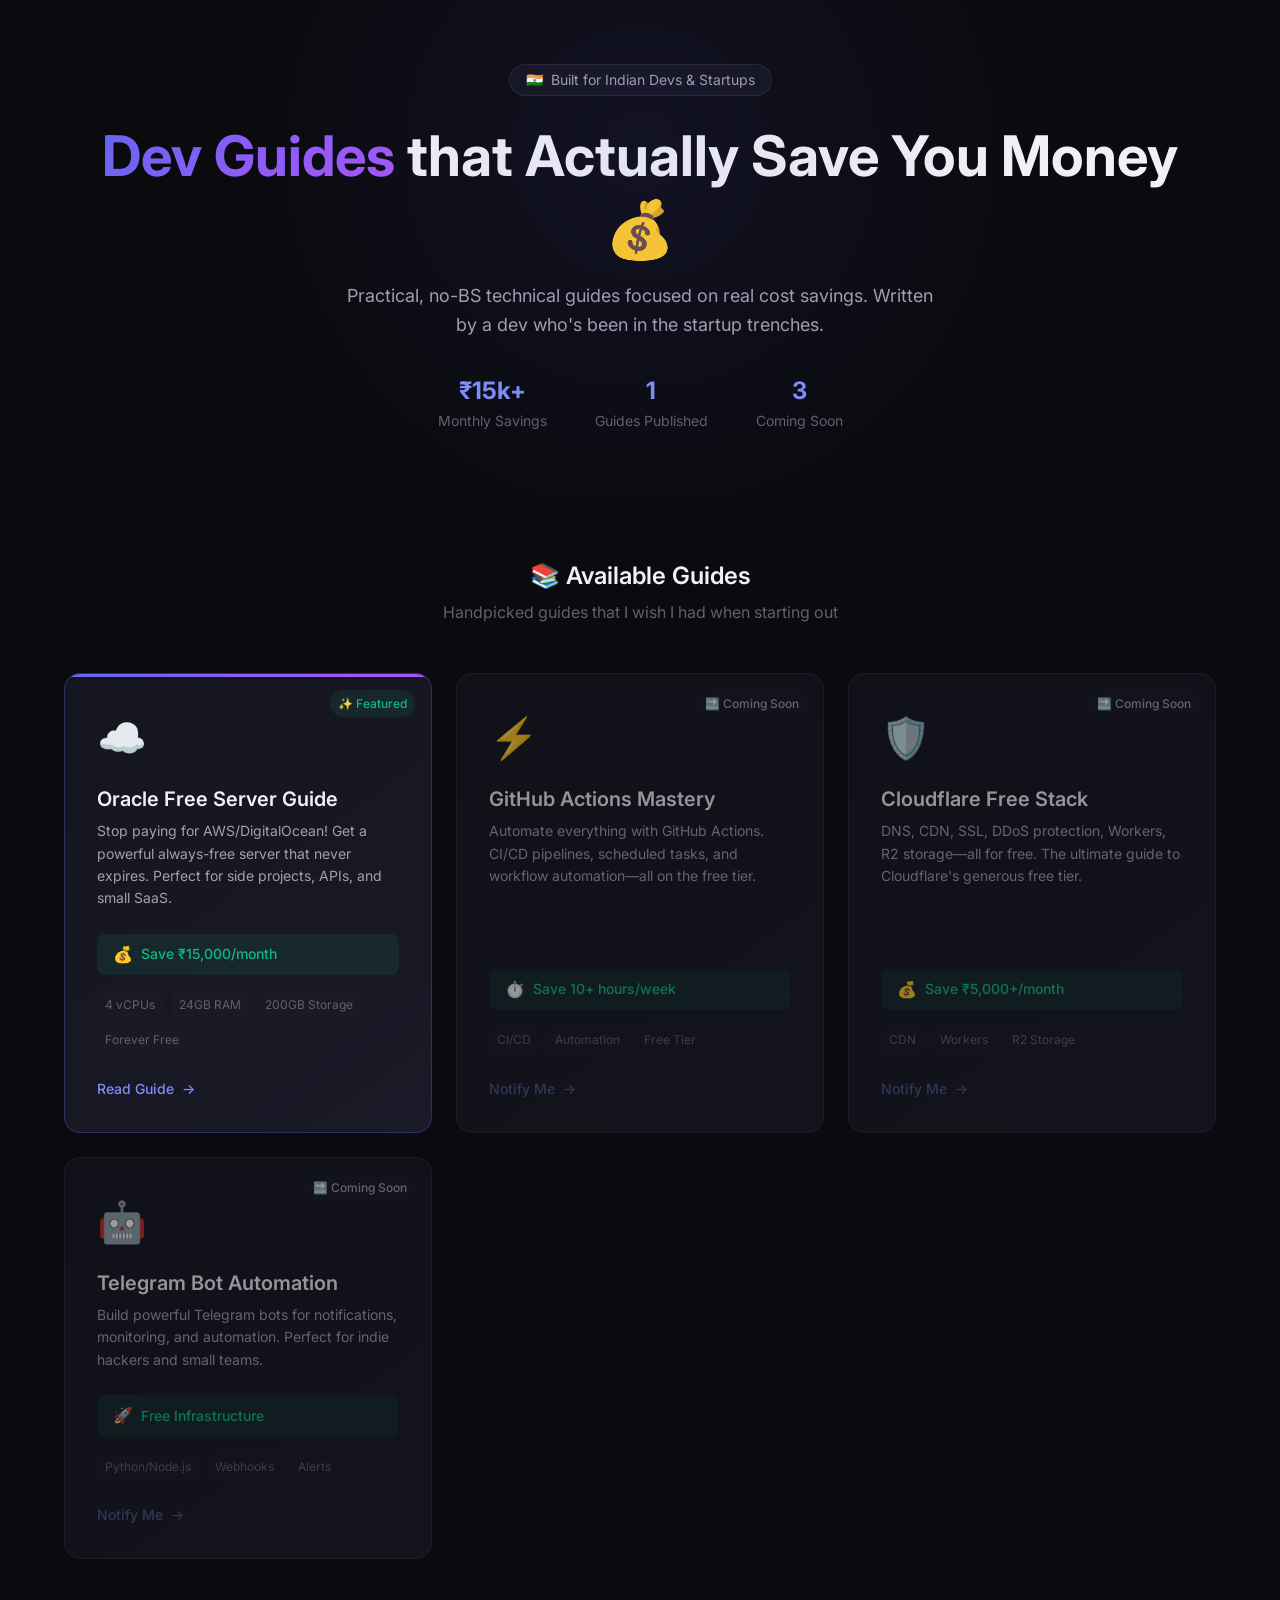
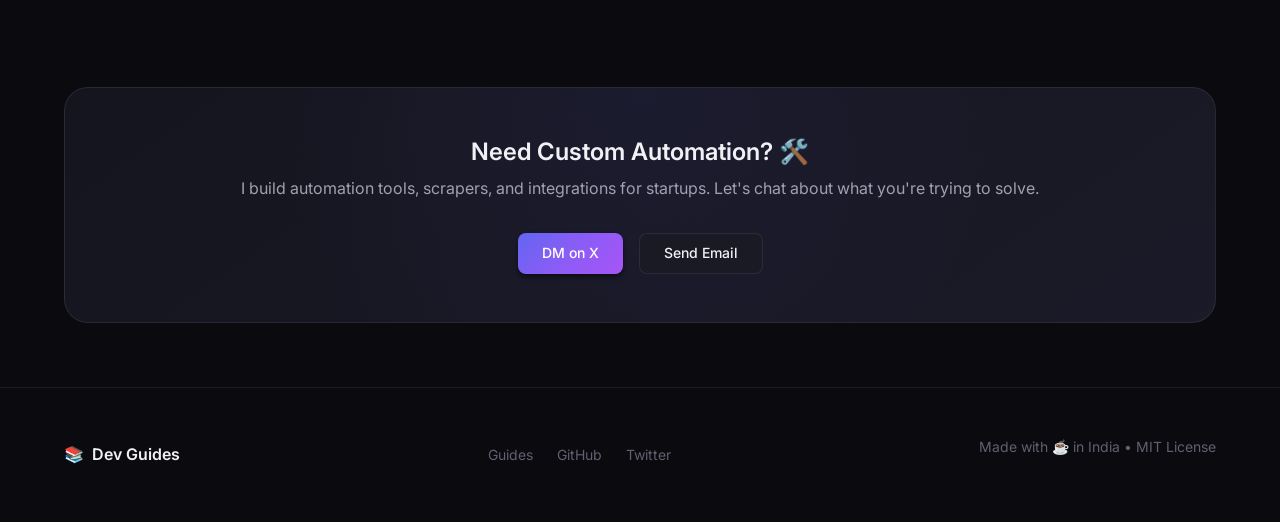
==== index.html @ e5fe0e9f "Initial commit: dev-guides with Oracle Free Server guide" ====
<!DOCTYPE html>
<html lang="en">
<head>
  <meta charset="UTF-8">
  <meta name="viewport" content="width=device-width, initial-scale=1.0">
  <meta name="description" content="Practical developer guides for Indian devs & startups. Save money, build faster, ship smarter.">
  <meta name="author" content="Dev Guides">
  <title>Dev Guides | Practical Guides for Indian Developers</title>
  <link rel="preconnect" href="https://fonts.googleapis.com">
  <link rel="preconnect" href="https://fonts.gstatic.com" crossorigin>
  <link href="https://fonts.googleapis.com/css2?family=Inter:wght@400;500;600;700&display=swap" rel="stylesheet">
  <link rel="stylesheet" href="assets/css/shared-styles.css">
  <link rel="icon" type="image/svg+xml" href="data:image/svg+xml,<svg xmlns='http://www.w3.org/2000/svg' viewBox='0 0 100 100'><text y='.9em' font-size='90'>📚</text></svg>">
  <style>
    .hero{text-align:center;padding:var(--spacing-3xl) 0;position:relative;overflow:hidden}
    .hero::before{content:'';position:absolute;top:-50%;left:50%;transform:translateX(-50%);width:800px;height:800px;background:radial-gradient(circle,var(--accent-glow) 0%,transparent 70%);opacity:.3;pointer-events:none}
    .hero-badge{display:inline-flex;align-items:center;gap:var(--spacing-sm);padding:var(--spacing-xs) var(--spacing-md);background:var(--bg-secondary);border:1px solid var(--border-color);border-radius:var(--radius-full);font-size:var(--text-sm);color:var(--text-secondary);margin-bottom:var(--spacing-lg)}
    .hero h1{font-size:clamp(2rem,5vw,3.5rem);font-weight:700;margin-bottom:var(--spacing-md)}
    .hero-subtitle{font-size:var(--text-lg);color:var(--text-secondary);max-width:600px;margin:0 auto var(--spacing-xl)}
    .hero-stats{display:flex;justify-content:center;gap:var(--spacing-2xl);flex-wrap:wrap}
    .stat-value{font-size:var(--text-2xl);font-weight:700;color:var(--accent-secondary)}
    .stat-label{font-size:var(--text-sm);color:var(--text-muted)}
    .guides-section{padding:var(--spacing-3xl) 0}
    .section-header{text-align:center;margin-bottom:var(--spacing-2xl)}
    .section-title{font-size:var(--text-2xl);margin-bottom:var(--spacing-sm)}
    .section-subtitle{color:var(--text-muted)}
    .guides-grid{display:grid;grid-template-columns:repeat(auto-fit,minmax(280px,1fr));gap:var(--spacing-lg)}
    .guide-card{background:var(--bg-card);border:1px solid var(--border-color);border-radius:var(--radius-xl);padding:var(--spacing-xl);transition:all var(--transition-base);display:flex;flex-direction:column;position:relative;overflow:hidden}
    .guide-card::before{content:'';position:absolute;top:0;left:0;right:0;height:3px;background:var(--accent-gradient);opacity:0;transition:opacity var(--transition-base)}
    .guide-card:hover{background:var(--bg-card-hover);border-color:var(--border-hover);transform:translateY(-6px);box-shadow:var(--shadow-xl)}
    .guide-card:hover::before{opacity:1}
    .guide-card.featured{border-color:rgba(99,102,241,.3)}
    .guide-card.featured::before{opacity:1}
    .guide-card.placeholder{opacity:.6;cursor:default}
    .guide-card.placeholder:hover{transform:none;box-shadow:none}
    .guide-icon{font-size:2.5rem;margin-bottom:var(--spacing-md)}
    .guide-status{position:absolute;top:var(--spacing-md);right:var(--spacing-md)}
    .guide-title{font-size:var(--text-xl);font-weight:600;margin-bottom:var(--spacing-sm)}
    .guide-description{font-size:var(--text-sm);color:var(--text-secondary);flex-grow:1;margin-bottom:var(--spacing-lg)}
    .guide-benefit{display:flex;align-items:center;gap:var(--spacing-sm);padding:var(--spacing-sm) var(--spacing-md);background:var(--success-bg);border-radius:var(--radius-md);margin-bottom:var(--spacing-md)}
    .guide-benefit-text{font-size:var(--text-sm);color:var(--success);font-weight:500}
    .guide-specs{display:flex;gap:var(--spacing-sm);flex-wrap:wrap;margin-bottom:var(--spacing-lg)}
    .spec-tag{padding:var(--spacing-xs) var(--spacing-sm);background:var(--bg-tertiary);border-radius:var(--radius-sm);font-size:var(--text-xs);color:var(--text-muted)}
    .guide-cta{display:inline-flex;align-items:center;gap:var(--spacing-sm);color:var(--accent-secondary);font-size:var(--text-sm);font-weight:500}
    .cta-section{padding:var(--spacing-3xl) 0}
    .cta-card{background:var(--bg-card);border:1px solid var(--border-color);border-radius:var(--radius-2xl);padding:var(--spacing-2xl);text-align:center;position:relative;overflow:hidden}
    .cta-card::before{content:'';position:absolute;inset:0;background:radial-gradient(circle at top,var(--accent-glow) 0%,transparent 60%);opacity:.2}
    .cta-title{font-size:var(--text-2xl);margin-bottom:var(--spacing-sm);position:relative}
    .cta-subtitle{color:var(--text-secondary);margin-bottom:var(--spacing-xl);position:relative}
    .cta-buttons{display:flex;justify-content:center;gap:var(--spacing-md);flex-wrap:wrap;position:relative}
    .footer{border-top:1px solid var(--border-color);padding:var(--spacing-2xl) 0}
    .footer-content{display:flex;justify-content:space-between;align-items:center;flex-wrap:wrap;gap:var(--spacing-lg)}
    .footer-brand{display:flex;align-items:center;gap:var(--spacing-sm)}
    .footer-name{font-weight:600}
    .footer-links{display:flex;gap:var(--spacing-lg)}
    .footer-link{color:var(--text-muted);font-size:var(--text-sm)}
    .footer-link:hover{color:var(--text-primary)}
    .footer-copy{color:var(--text-muted);font-size:var(--text-sm)}
    @media(max-width:768px){.footer-content{flex-direction:column;text-align:center}}
  </style>
  <!-- Analytics Placeholder: Add GA4/Plausible here -->
</head>
<body>
  <section class="hero">
    <div class="container">
      <div class="hero-badge"><span>🇮🇳</span><span>Built for Indian Devs & Startups</span></div>
      <h1><span class="text-gradient">Dev Guides</span> that Actually Save You Money 💰</h1>
      <p class="hero-subtitle">Practical, no-BS technical guides focused on real cost savings. Written by a dev who's been in the startup trenches.</p>
      <div class="hero-stats">
        <div class="stat"><div class="stat-value">₹15k+</div><div class="stat-label">Monthly Savings</div></div>
        <div class="stat"><div class="stat-value">1</div><div class="stat-label">Guides Published</div></div>
        <div class="stat"><div class="stat-value">3</div><div class="stat-label">Coming Soon</div></div>
      </div>
    </div>
  </section>

  <section class="guides-section" id="guides">
    <div class="container">
      <div class="section-header">
        <h2 class="section-title">📚 Available Guides</h2>
        <p class="section-subtitle">Handpicked guides that I wish I had when starting out</p>
      </div>
      <div class="guides-grid">
        <article class="guide-card featured">
          <span class="guide-status"><span class="badge badge-success">✨ Featured</span></span>
          <div class="guide-icon">☁️</div>
          <h3 class="guide-title">Oracle Free Server Guide</h3>
          <p class="guide-description">Stop paying for AWS/DigitalOcean! Get a powerful always-free server that never expires. Perfect for side projects, APIs, and small SaaS.</p>
          <div class="guide-benefit"><span>💰</span><span class="guide-benefit-text">Save ₹15,000/month</span></div>
          <div class="guide-specs"><span class="spec-tag">4 vCPUs</span><span class="spec-tag">24GB RAM</span><span class="spec-tag">200GB Storage</span><span class="spec-tag">Forever Free</span></div>
          <a href="guides/oracle-free-server/" class="guide-cta">Read Guide <span>→</span></a>
        </article>
        <article class="guide-card placeholder">
          <span class="guide-status"><span class="badge">🔜 Coming Soon</span></span>
          <div class="guide-icon">⚡</div>
          <h3 class="guide-title">GitHub Actions Mastery</h3>
          <p class="guide-description">Automate everything with GitHub Actions. CI/CD pipelines, scheduled tasks, and workflow automation—all on the free tier.</p>
          <div class="guide-benefit"><span>⏱️</span><span class="guide-benefit-text">Save 10+ hours/week</span></div>
          <div class="guide-specs"><span class="spec-tag">CI/CD</span><span class="spec-tag">Automation</span><span class="spec-tag">Free Tier</span></div>
          <span class="guide-cta" style="opacity:.5">Notify Me <span>→</span></span>
        </article>
        <article class="guide-card placeholder">
          <span class="guide-status"><span class="badge">🔜 Coming Soon</span></span>
          <div class="guide-icon">🛡️</div>
          <h3 class="guide-title">Cloudflare Free Stack</h3>
          <p class="guide-description">DNS, CDN, SSL, DDoS protection, Workers, R2 storage—all for free. The ultimate guide to Cloudflare's generous free tier.</p>
          <div class="guide-benefit"><span>💰</span><span class="guide-benefit-text">Save ₹5,000+/month</span></div>
          <div class="guide-specs"><span class="spec-tag">CDN</span><span class="spec-tag">Workers</span><span class="spec-tag">R2 Storage</span></div>
          <span class="guide-cta" style="opacity:.5">Notify Me <span>→</span></span>
        </article>
        <article class="guide-card placeholder">
          <span class="guide-status"><span class="badge">🔜 Coming Soon</span></span>
          <div class="guide-icon">🤖</div>
          <h3 class="guide-title">Telegram Bot Automation</h3>
          <p class="guide-description">Build powerful Telegram bots for notifications, monitoring, and automation. Perfect for indie hackers and small teams.</p>
          <div class="guide-benefit"><span>🚀</span><span class="guide-benefit-text">Free Infrastructure</span></div>
          <div class="guide-specs"><span class="spec-tag">Python/Node.js</span><span class="spec-tag">Webhooks</span><span class="spec-tag">Alerts</span></div>
          <span class="guide-cta" style="opacity:.5">Notify Me <span>→</span></span>
        </article>
      </div>
    </div>
  </section>

  <section class="cta-section">
    <div class="container">
      <div class="cta-card">
        <h2 class="cta-title">Need Custom Automation? 🛠️</h2>
        <p class="cta-subtitle">I build automation tools, scrapers, and integrations for startups. Let's chat about what you're trying to solve.</p>
        <div class="cta-buttons">
          <a href="https://twitter.com/yourusername" class="btn btn-primary" target="_blank" rel="noopener">DM on X</a>
          <a href="mailto:your@email.com" class="btn btn-secondary">Send Email</a>
        </div>
      </div>
    </div>
  </section>

  <footer class="footer">
    <div class="container">
      <div class="footer-content">
        <div class="footer-brand"><span>📚</span><span class="footer-name">Dev Guides</span></div>
        <nav class="footer-links">
          <a href="#guides" class="footer-link">Guides</a>
          <a href="https://github.com/yourusername/dev-guides" class="footer-link" target="_blank">GitHub</a>
          <a href="https://twitter.com/yourusername" class="footer-link" target="_blank">Twitter</a>
        </nav>
        <p class="footer-copy">Made with ☕ in India • MIT License</p>
      </div>
    </div>
  </footer>
</body>
</html>
---- assets/css/shared-styles.css ----
/* ============================================
   Dev Guides - Shared Styles
   Clean, Modern, Dark Mode Optimized
   ============================================ */

/* CSS Custom Properties */
:root {
  /* Colors - Dark Mode Optimized */
  --bg-primary: #0a0a0f;
  --bg-secondary: #12121a;
  --bg-tertiary: #1a1a25;
  --bg-card: linear-gradient(145deg, #15151f 0%, #1a1a28 100%);
  --bg-card-hover: linear-gradient(145deg, #1a1a28 0%, #202030 100%);
  
  --text-primary: #f0f0f5;
  --text-secondary: #a0a0b0;
  --text-muted: #606070;
  
  --accent-primary: #6366f1;
  --accent-secondary: #818cf8;
  --accent-gradient: linear-gradient(135deg, #6366f1 0%, #8b5cf6 50%, #a855f7 100%);
  --accent-glow: rgba(99, 102, 241, 0.3);
  
  --success: #10b981;
  --success-bg: rgba(16, 185, 129, 0.1);
  --warning: #f59e0b;
  --error: #ef4444;
  
  --border-color: rgba(255, 255, 255, 0.08);
  --border-hover: rgba(255, 255, 255, 0.15);
  
  /* Typography */
  --font-sans: 'Inter', -apple-system, BlinkMacSystemFont, 'Segoe UI', Roboto, sans-serif;
  --font-mono: 'Fira Code', 'JetBrains Mono', 'Consolas', monospace;
  
  --text-xs: 0.75rem;
  --text-sm: 0.875rem;
  --text-base: 1rem;
  --text-lg: 1.125rem;
  --text-xl: 1.25rem;
  --text-2xl: 1.5rem;
  --text-3xl: 1.875rem;
  --text-4xl: 2.25rem;
  --text-5xl: 3rem;
  
  /* Spacing */
  --spacing-xs: 0.25rem;
  --spacing-sm: 0.5rem;
  --spacing-md: 1rem;
  --spacing-lg: 1.5rem;
  --spacing-xl: 2rem;
  --spacing-2xl: 3rem;
  --spacing-3xl: 4rem;
  
  /* Border Radius */
  --radius-sm: 0.375rem;
  --radius-md: 0.5rem;
  --radius-lg: 0.75rem;
  --radius-xl: 1rem;
  --radius-2xl: 1.5rem;
  --radius-full: 9999px;
  
  /* Shadows */
  --shadow-sm: 0 1px 2px rgba(0, 0, 0, 0.3);
  --shadow-md: 0 4px 6px -1px rgba(0, 0, 0, 0.4), 0 2px 4px -1px rgba(0, 0, 0, 0.3);
  --shadow-lg: 0 10px 15px -3px rgba(0, 0, 0, 0.5), 0 4px 6px -2px rgba(0, 0, 0, 0.4);
  --shadow-xl: 0 20px 25px -5px rgba(0, 0, 0, 0.5), 0 10px 10px -5px rgba(0, 0, 0, 0.4);
  --shadow-glow: 0 0 40px var(--accent-glow);
  
  /* Transitions */
  --transition-fast: 150ms ease;
  --transition-base: 250ms ease;
  --transition-slow: 350ms ease;
  
  /* Container */
  --container-max: 1200px;
  --container-padding: 1.5rem;
}

/* Reset & Base */
*, *::before, *::after {
  box-sizing: border-box;
  margin: 0;
  padding: 0;
}

html {
  scroll-behavior: smooth;
  -webkit-font-smoothing: antialiased;
  -moz-osx-font-smoothing: grayscale;
}

body {
  font-family: var(--font-sans);
  font-size: var(--text-base);
  line-height: 1.6;
  color: var(--text-primary);
  background-color: var(--bg-primary);
  min-height: 100vh;
}

/* Typography */
h1, h2, h3, h4, h5, h6 {
  font-weight: 600;
  line-height: 1.3;
  color: var(--text-primary);
}

h1 { font-size: var(--text-4xl); }
h2 { font-size: var(--text-3xl); }
h3 { font-size: var(--text-2xl); }
h4 { font-size: var(--text-xl); }
h5 { font-size: var(--text-lg); }
h6 { font-size: var(--text-base); }

p {
  color: var(--text-secondary);
  margin-bottom: var(--spacing-md);
}

a {
  color: var(--accent-secondary);
  text-decoration: none;
  transition: color var(--transition-fast);
}

a:hover {
  color: var(--accent-primary);
}

/* Container */
.container {
  max-width: var(--container-max);
  margin: 0 auto;
  padding: 0 var(--container-padding);
}

/* Responsive Grid System */
.grid {
  display: grid;
  gap: var(--spacing-lg);
}

.grid-cols-1 { grid-template-columns: repeat(1, 1fr); }
.grid-cols-2 { grid-template-columns: repeat(2, 1fr); }
.grid-cols-3 { grid-template-columns: repeat(3, 1fr); }
.grid-cols-4 { grid-template-columns: repeat(4, 1fr); }

@media (max-width: 1024px) {
  .lg\:grid-cols-2 { grid-template-columns: repeat(2, 1fr); }
  .lg\:grid-cols-1 { grid-template-columns: repeat(1, 1fr); }
}

@media (max-width: 768px) {
  .md\:grid-cols-1 { grid-template-columns: repeat(1, 1fr); }
  
  h1 { font-size: var(--text-3xl); }
  h2 { font-size: var(--text-2xl); }
  h3 { font-size: var(--text-xl); }
}

@media (max-width: 480px) {
  :root {
    --container-padding: 1rem;
  }
  
  h1 { font-size: var(--text-2xl); }
}

/* Buttons */
.btn {
  display: inline-flex;
  align-items: center;
  justify-content: center;
  gap: var(--spacing-sm);
  padding: var(--spacing-sm) var(--spacing-lg);
  font-family: var(--font-sans);
  font-size: var(--text-sm);
  font-weight: 500;
  border-radius: var(--radius-md);
  border: none;
  cursor: pointer;
  transition: all var(--transition-base);
  text-decoration: none;
}

.btn-primary {
  background: var(--accent-gradient);
  color: white;
  box-shadow: var(--shadow-md);
}

.btn-primary:hover {
  transform: translateY(-2px);
  box-shadow: var(--shadow-lg), var(--shadow-glow);
}

.btn-secondary {
  background: var(--bg-tertiary);
  color: var(--text-primary);
  border: 1px solid var(--border-color);
}

.btn-secondary:hover {
  background: var(--bg-secondary);
  border-color: var(--border-hover);
}

.btn-ghost {
  background: transparent;
  color: var(--text-secondary);
}

.btn-ghost:hover {
  color: var(--text-primary);
  background: var(--bg-tertiary);
}

/* Cards */
.card {
  background: var(--bg-card);
  border: 1px solid var(--border-color);
  border-radius: var(--radius-xl);
  padding: var(--spacing-xl);
  transition: all var(--transition-base);
}

.card:hover {
  background: var(--bg-card-hover);
  border-color: var(--border-hover);
  transform: translateY(-4px);
  box-shadow: var(--shadow-xl);
}

/* Code Blocks */
pre, code {
  font-family: var(--font-mono);
}

code {
  background: var(--bg-tertiary);
  padding: 0.2em 0.4em;
  border-radius: var(--radius-sm);
  font-size: 0.9em;
  color: var(--accent-secondary);
}

pre {
  background: var(--bg-secondary);
  border: 1px solid var(--border-color);
  border-radius: var(--radius-lg);
  padding: var(--spacing-lg);
  overflow-x: auto;
  position: relative;
}

pre code {
  background: transparent;
  padding: 0;
  font-size: var(--text-sm);
  color: var(--text-primary);
  line-height: 1.7;
}

/* Code Block Header */
.code-block {
  position: relative;
  margin: var(--spacing-lg) 0;
}

.code-block-header {
  display: flex;
  align-items: center;
  justify-content: space-between;
  background: var(--bg-tertiary);
  border: 1px solid var(--border-color);
  border-bottom: none;
  border-radius: var(--radius-lg) var(--radius-lg) 0 0;
  padding: var(--spacing-sm) var(--spacing-md);
}

.code-block-header + pre {
  border-radius: 0 0 var(--radius-lg) var(--radius-lg);
  margin-top: 0;
}

.code-language {
  font-size: var(--text-xs);
  color: var(--text-muted);
  text-transform: uppercase;
  letter-spacing: 0.05em;
}

.copy-btn {
  display: flex;
  align-items: center;
  gap: var(--spacing-xs);
  padding: var(--spacing-xs) var(--spacing-sm);
  background: transparent;
  border: 1px solid var(--border-color);
  border-radius: var(--radius-sm);
  color: var(--text-muted);
  font-size: var(--text-xs);
  cursor: pointer;
  transition: all var(--transition-fast);
}

.copy-btn:hover {
  color: var(--text-primary);
  border-color: var(--border-hover);
  background: var(--bg-secondary);
}

.copy-btn.copied {
  color: var(--success);
  border-color: var(--success);
}

/* Badges & Tags */
.badge {
  display: inline-flex;
  align-items: center;
  padding: var(--spacing-xs) var(--spacing-sm);
  font-size: var(--text-xs);
  font-weight: 500;
  border-radius: var(--radius-full);
  background: var(--bg-tertiary);
  color: var(--text-secondary);
}

.badge-success {
  background: var(--success-bg);
  color: var(--success);
}

.badge-accent {
  background: var(--accent-glow);
  color: var(--accent-secondary);
}

/* Table of Contents */
.toc {
  background: var(--bg-secondary);
  border: 1px solid var(--border-color);
  border-radius: var(--radius-lg);
  padding: var(--spacing-lg);
  margin: var(--spacing-xl) 0;
}

.toc-title {
  font-size: var(--text-sm);
  font-weight: 600;
  color: var(--text-muted);
  text-transform: uppercase;
  letter-spacing: 0.05em;
  margin-bottom: var(--spacing-md);
}

.toc-list {
  list-style: none;
}

.toc-list li {
  margin: var(--spacing-sm) 0;
}

.toc-list a {
  color: var(--text-secondary);
  font-size: var(--text-sm);
  display: flex;
  align-items: center;
  gap: var(--spacing-sm);
}

.toc-list a::before {
  content: '→';
  color: var(--text-muted);
  transition: transform var(--transition-fast);
}

.toc-list a:hover {
  color: var(--accent-secondary);
}

.toc-list a:hover::before {
  transform: translateX(4px);
  color: var(--accent-secondary);
}

/* Utility Classes */
.text-center { text-align: center; }
.text-left { text-align: left; }
.text-right { text-align: right; }

.text-gradient {
  background: var(--accent-gradient);
  -webkit-background-clip: text;
  -webkit-text-fill-color: transparent;
  background-clip: text;
}

.flex { display: flex; }
.flex-col { flex-direction: column; }
.items-center { align-items: center; }
.justify-center { justify-content: center; }
.justify-between { justify-content: space-between; }
.gap-sm { gap: var(--spacing-sm); }
.gap-md { gap: var(--spacing-md); }
.gap-lg { gap: var(--spacing-lg); }

.mt-sm { margin-top: var(--spacing-sm); }
.mt-md { margin-top: var(--spacing-md); }
.mt-lg { margin-top: var(--spacing-lg); }
.mt-xl { margin-top: var(--spacing-xl); }
.mt-2xl { margin-top: var(--spacing-2xl); }

.mb-sm { margin-bottom: var(--spacing-sm); }
.mb-md { margin-bottom: var(--spacing-md); }
.mb-lg { margin-bottom: var(--spacing-lg); }
.mb-xl { margin-bottom: var(--spacing-xl); }

.py-xl { padding-top: var(--spacing-xl); padding-bottom: var(--spacing-xl); }
.py-2xl { padding-top: var(--spacing-2xl); padding-bottom: var(--spacing-2xl); }
.py-3xl { padding-top: var(--spacing-3xl); padding-bottom: var(--spacing-3xl); }

/* Divider */
.divider {
  height: 1px;
  background: var(--border-color);
  margin: var(--spacing-xl) 0;
}

/* Animations */
@keyframes fadeIn {
  from { opacity: 0; transform: translateY(10px); }
  to { opacity: 1; transform: translateY(0); }
}

@keyframes pulse {
  0%, 100% { opacity: 1; }
  50% { opacity: 0.6; }
}

.animate-fade-in {
  animation: fadeIn 0.5s ease forwards;
}

.animate-pulse {
  animation: pulse 2s infinite;
}

/* Scrollbar Styling */
::-webkit-scrollbar {
  width: 8px;
  height: 8px;
}

::-webkit-scrollbar-track {
  background: var(--bg-secondary);
}

::-webkit-scrollbar-thumb {
  background: var(--bg-tertiary);
  border-radius: var(--radius-full);
}

::-webkit-scrollbar-thumb:hover {
  background: var(--text-muted);
}

/* Selection */
::selection {
  background: var(--accent-glow);
  color: var(--text-primary);
}

/* Focus States */
:focus-visible {
  outline: 2px solid var(--accent-primary);
  outline-offset: 2px;
}

/* Print Styles */
@media print {
  body {
    background: white;
    color: black;
  }
  
  .card {
    border: 1px solid #ccc;
    box-shadow: none;
  }
}
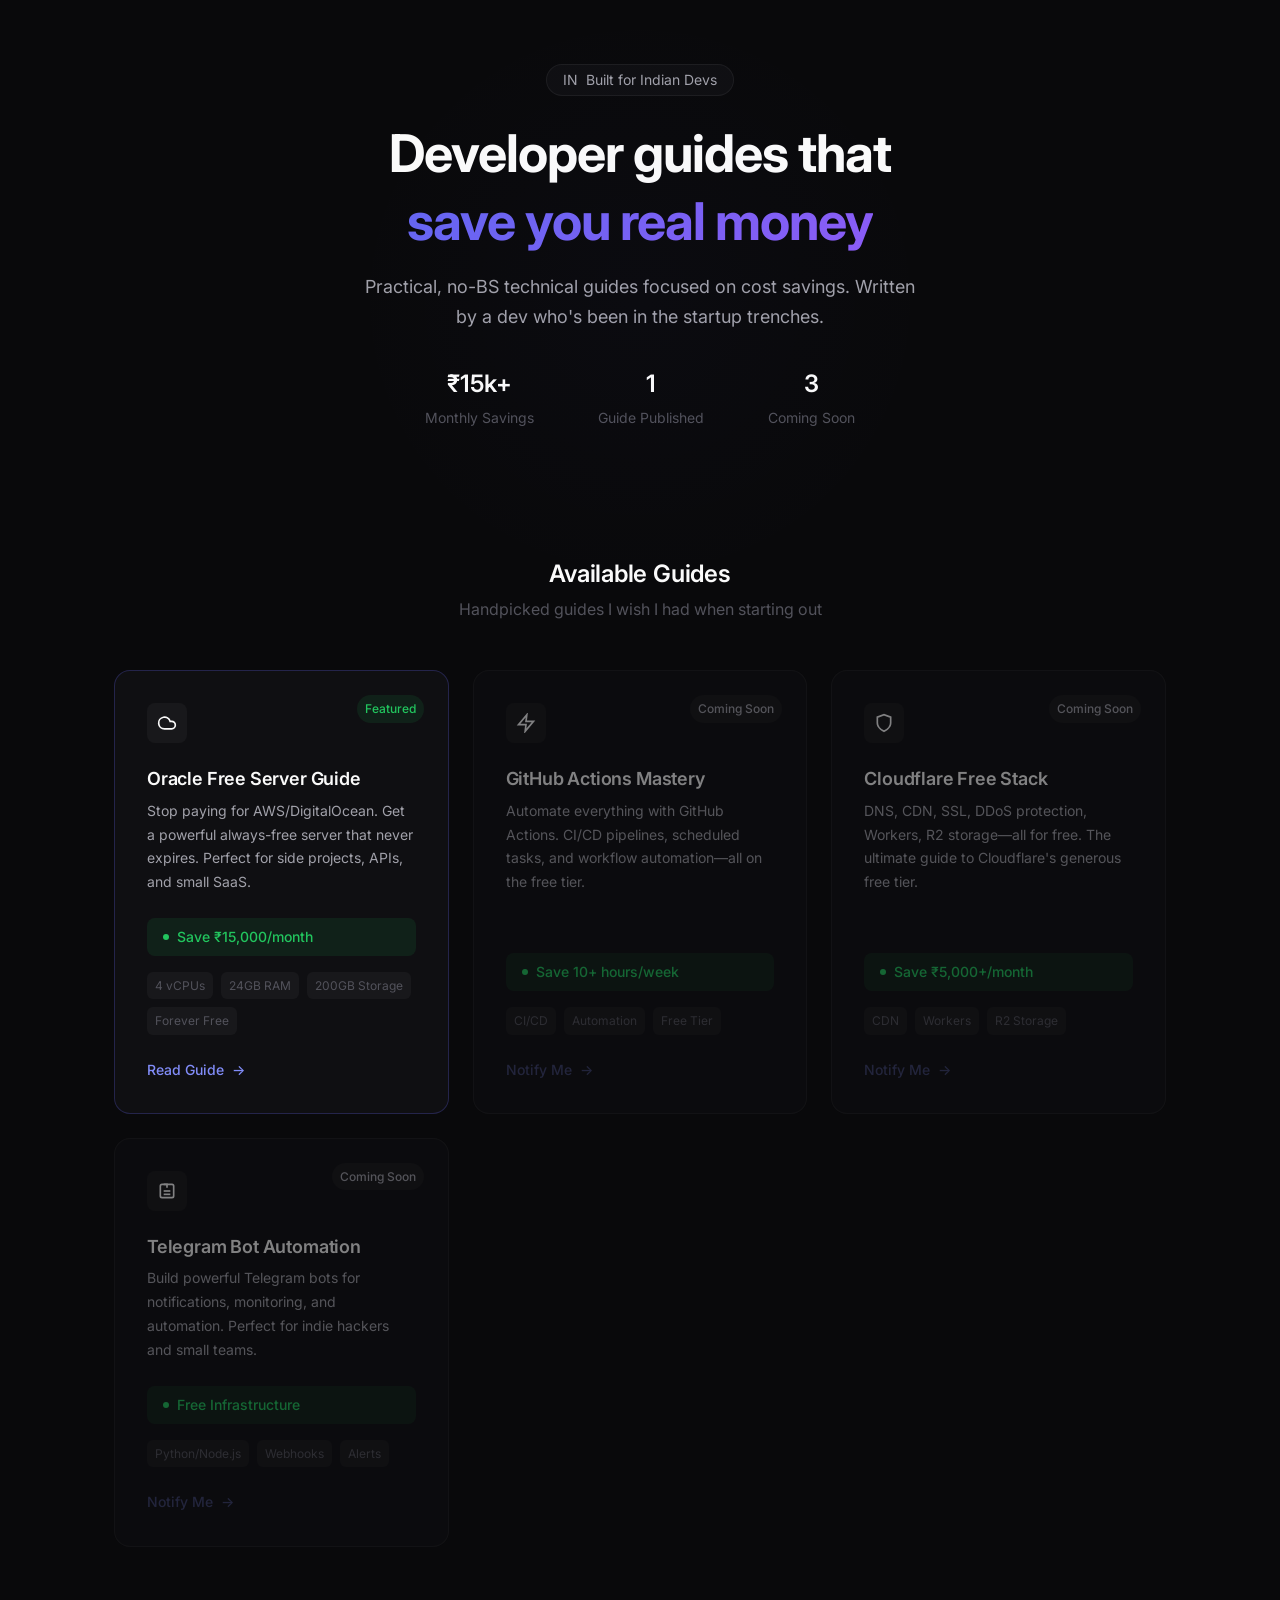
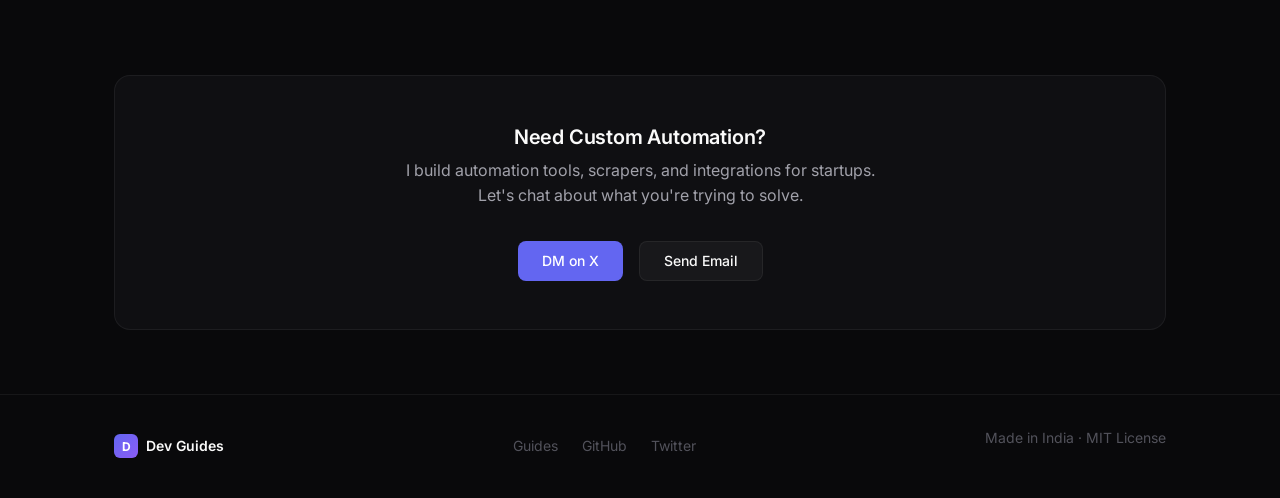
==== commit 2361b409: "Auto-sync after agent response" ====
--- a/index.html
+++ b/index.html
@@ -10,65 +10,63 @@
   <link rel="preconnect" href="https://fonts.gstatic.com" crossorigin>
   <link href="https://fonts.googleapis.com/css2?family=Inter:wght@400;500;600;700&display=swap" rel="stylesheet">
   <link rel="stylesheet" href="assets/css/shared-styles.css">
-  <link rel="icon" type="image/svg+xml" href="data:image/svg+xml,<svg xmlns='http://www.w3.org/2000/svg' viewBox='0 0 100 100'><text y='.9em' font-size='90'>📚</text></svg>">
+  <link rel="icon" type="image/svg+xml" href="data:image/svg+xml,<svg xmlns='http://www.w3.org/2000/svg' viewBox='0 0 100 100'><text y='.9em' font-size='90'>D</text></svg>">
   <style>
-    .hero{text-align:center;padding:var(--spacing-3xl) 0;position:relative;overflow:hidden}
-    .hero::before{content:'';position:absolute;top:-50%;left:50%;transform:translateX(-50%);width:800px;height:800px;background:radial-gradient(circle,var(--accent-glow) 0%,transparent 70%);opacity:.3;pointer-events:none}
+    .hero{text-align:center;padding:var(--spacing-3xl) 0;position:relative}
+    .hero::before{content:'';position:absolute;top:0;left:50%;transform:translateX(-50%);width:600px;height:600px;background:radial-gradient(circle,var(--accent-glow) 0%,transparent 70%);opacity:.15;pointer-events:none}
     .hero-badge{display:inline-flex;align-items:center;gap:var(--spacing-sm);padding:var(--spacing-xs) var(--spacing-md);background:var(--bg-secondary);border:1px solid var(--border-color);border-radius:var(--radius-full);font-size:var(--text-sm);color:var(--text-secondary);margin-bottom:var(--spacing-lg)}
-    .hero h1{font-size:clamp(2rem,5vw,3.5rem);font-weight:700;margin-bottom:var(--spacing-md)}
-    .hero-subtitle{font-size:var(--text-lg);color:var(--text-secondary);max-width:600px;margin:0 auto var(--spacing-xl)}
-    .hero-stats{display:flex;justify-content:center;gap:var(--spacing-2xl);flex-wrap:wrap}
-    .stat-value{font-size:var(--text-2xl);font-weight:700;color:var(--accent-secondary)}
-    .stat-label{font-size:var(--text-sm);color:var(--text-muted)}
+    .hero h1{font-size:clamp(2rem,5vw,3.25rem);font-weight:700;margin-bottom:var(--spacing-md);letter-spacing:-0.02em}
+    .hero-subtitle{font-size:var(--text-lg);color:var(--text-secondary);max-width:560px;margin:0 auto var(--spacing-xl);line-height:1.7}
+    .hero-stats{display:flex;justify-content:center;gap:var(--spacing-3xl);flex-wrap:wrap}
+    .stat{text-align:center}
+    .stat-value{font-size:var(--text-2xl);font-weight:600;color:var(--text-primary)}
+    .stat-label{font-size:var(--text-sm);color:var(--text-muted);margin-top:var(--spacing-xs)}
     .guides-section{padding:var(--spacing-3xl) 0}
     .section-header{text-align:center;margin-bottom:var(--spacing-2xl)}
-    .section-title{font-size:var(--text-2xl);margin-bottom:var(--spacing-sm)}
+    .section-title{font-size:var(--text-2xl);margin-bottom:var(--spacing-sm);font-weight:600}
     .section-subtitle{color:var(--text-muted)}
-    .guides-grid{display:grid;grid-template-columns:repeat(auto-fit,minmax(280px,1fr));gap:var(--spacing-lg)}
-    .guide-card{background:var(--bg-card);border:1px solid var(--border-color);border-radius:var(--radius-xl);padding:var(--spacing-xl);transition:all var(--transition-base);display:flex;flex-direction:column;position:relative;overflow:hidden}
-    .guide-card::before{content:'';position:absolute;top:0;left:0;right:0;height:3px;background:var(--accent-gradient);opacity:0;transition:opacity var(--transition-base)}
-    .guide-card:hover{background:var(--bg-card-hover);border-color:var(--border-hover);transform:translateY(-6px);box-shadow:var(--shadow-xl)}
-    .guide-card:hover::before{opacity:1}
-    .guide-card.featured{border-color:rgba(99,102,241,.3)}
-    .guide-card.featured::before{opacity:1}
-    .guide-card.placeholder{opacity:.6;cursor:default}
-    .guide-card.placeholder:hover{transform:none;box-shadow:none}
-    .guide-icon{font-size:2.5rem;margin-bottom:var(--spacing-md)}
-    .guide-status{position:absolute;top:var(--spacing-md);right:var(--spacing-md)}
-    .guide-title{font-size:var(--text-xl);font-weight:600;margin-bottom:var(--spacing-sm)}
-    .guide-description{font-size:var(--text-sm);color:var(--text-secondary);flex-grow:1;margin-bottom:var(--spacing-lg)}
+    .guides-grid{display:grid;grid-template-columns:repeat(auto-fit,minmax(300px,1fr));gap:var(--spacing-lg)}
+    .guide-card{background:var(--bg-card);border:1px solid var(--border-color);border-radius:var(--radius-xl);padding:var(--spacing-xl);transition:all var(--transition-base);display:flex;flex-direction:column;position:relative}
+    .guide-card:hover{background:var(--bg-card-hover);border-color:var(--border-hover);transform:translateY(-4px);box-shadow:var(--shadow-lg)}
+    .guide-card.featured{border-color:rgba(99,102,241,.25)}
+    .guide-card.placeholder{opacity:.5;cursor:default}
+    .guide-card.placeholder:hover{transform:none;box-shadow:none;background:var(--bg-card)}
+    .guide-status{position:absolute;top:var(--spacing-lg);right:var(--spacing-lg)}
+    .guide-icon{width:40px;height:40px;border-radius:var(--radius-md);background:var(--bg-tertiary);display:flex;align-items:center;justify-content:center;margin-bottom:var(--spacing-lg);font-size:var(--text-lg)}
+    .guide-title{font-size:var(--text-lg);font-weight:600;margin-bottom:var(--spacing-sm)}
+    .guide-description{font-size:var(--text-sm);color:var(--text-secondary);flex-grow:1;margin-bottom:var(--spacing-lg);line-height:1.7}
     .guide-benefit{display:flex;align-items:center;gap:var(--spacing-sm);padding:var(--spacing-sm) var(--spacing-md);background:var(--success-bg);border-radius:var(--radius-md);margin-bottom:var(--spacing-md)}
+    .guide-benefit-icon{width:6px;height:6px;border-radius:50%;background:var(--success)}
     .guide-benefit-text{font-size:var(--text-sm);color:var(--success);font-weight:500}
     .guide-specs{display:flex;gap:var(--spacing-sm);flex-wrap:wrap;margin-bottom:var(--spacing-lg)}
     .spec-tag{padding:var(--spacing-xs) var(--spacing-sm);background:var(--bg-tertiary);border-radius:var(--radius-sm);font-size:var(--text-xs);color:var(--text-muted)}
-    .guide-cta{display:inline-flex;align-items:center;gap:var(--spacing-sm);color:var(--accent-secondary);font-size:var(--text-sm);font-weight:500}
+    .guide-cta{display:inline-flex;align-items:center;gap:var(--spacing-sm);color:var(--accent-secondary);font-size:var(--text-sm);font-weight:500;transition:gap var(--transition-fast)}
+    .guide-cta:hover{gap:var(--spacing-md)}
     .cta-section{padding:var(--spacing-3xl) 0}
-    .cta-card{background:var(--bg-card);border:1px solid var(--border-color);border-radius:var(--radius-2xl);padding:var(--spacing-2xl);text-align:center;position:relative;overflow:hidden}
-    .cta-card::before{content:'';position:absolute;inset:0;background:radial-gradient(circle at top,var(--accent-glow) 0%,transparent 60%);opacity:.2}
-    .cta-title{font-size:var(--text-2xl);margin-bottom:var(--spacing-sm);position:relative}
-    .cta-subtitle{color:var(--text-secondary);margin-bottom:var(--spacing-xl);position:relative}
-    .cta-buttons{display:flex;justify-content:center;gap:var(--spacing-md);flex-wrap:wrap;position:relative}
-    .footer{border-top:1px solid var(--border-color);padding:var(--spacing-2xl) 0}
+    .cta-card{background:var(--bg-secondary);border:1px solid var(--border-color);border-radius:var(--radius-xl);padding:var(--spacing-2xl);text-align:center}
+    .cta-title{font-size:var(--text-xl);margin-bottom:var(--spacing-sm);font-weight:600}
+    .cta-subtitle{color:var(--text-secondary);margin-bottom:var(--spacing-xl);max-width:480px;margin-left:auto;margin-right:auto}
+    .cta-buttons{display:flex;justify-content:center;gap:var(--spacing-md);flex-wrap:wrap}
+    .footer{border-top:1px solid var(--border-color);padding:var(--spacing-xl) 0}
     .footer-content{display:flex;justify-content:space-between;align-items:center;flex-wrap:wrap;gap:var(--spacing-lg)}
-    .footer-brand{display:flex;align-items:center;gap:var(--spacing-sm)}
-    .footer-name{font-weight:600}
+    .footer-brand{display:flex;align-items:center;gap:var(--spacing-sm);font-weight:600;font-size:var(--text-sm)}
+    .footer-logo{width:24px;height:24px;background:var(--accent-gradient);border-radius:var(--radius-sm);display:flex;align-items:center;justify-content:center;font-size:var(--text-xs);font-weight:700;color:white}
     .footer-links{display:flex;gap:var(--spacing-lg)}
-    .footer-link{color:var(--text-muted);font-size:var(--text-sm)}
+    .footer-link{color:var(--text-muted);font-size:var(--text-sm);transition:color var(--transition-fast)}
     .footer-link:hover{color:var(--text-primary)}
     .footer-copy{color:var(--text-muted);font-size:var(--text-sm)}
-    @media(max-width:768px){.footer-content{flex-direction:column;text-align:center}}
+    @media(max-width:768px){.footer-content{flex-direction:column;text-align:center}.hero-stats{gap:var(--spacing-xl)}}
   </style>
-  <!-- Analytics Placeholder: Add GA4/Plausible here -->
 </head>
 <body>
   <section class="hero">
     <div class="container">
-      <div class="hero-badge"><span>🇮🇳</span><span>Built for Indian Devs & Startups</span></div>
-      <h1><span class="text-gradient">Dev Guides</span> that Actually Save You Money 💰</h1>
-      <p class="hero-subtitle">Practical, no-BS technical guides focused on real cost savings. Written by a dev who's been in the startup trenches.</p>
+      <div class="hero-badge"><span>IN</span><span>Built for Indian Devs</span></div>
+      <h1>Developer guides that<br><span class="text-gradient">save you real money</span></h1>
+      <p class="hero-subtitle">Practical, no-BS technical guides focused on cost savings. Written by a dev who's been in the startup trenches.</p>
       <div class="hero-stats">
         <div class="stat"><div class="stat-value">₹15k+</div><div class="stat-label">Monthly Savings</div></div>
-        <div class="stat"><div class="stat-value">1</div><div class="stat-label">Guides Published</div></div>
+        <div class="stat"><div class="stat-value">1</div><div class="stat-label">Guide Published</div></div>
         <div class="stat"><div class="stat-value">3</div><div class="stat-label">Coming Soon</div></div>
       </div>
     </div>
@@ -77,45 +75,53 @@
   <section class="guides-section" id="guides">
     <div class="container">
       <div class="section-header">
-        <h2 class="section-title">📚 Available Guides</h2>
-        <p class="section-subtitle">Handpicked guides that I wish I had when starting out</p>
+        <h2 class="section-title">Available Guides</h2>
+        <p class="section-subtitle">Handpicked guides I wish I had when starting out</p>
       </div>
       <div class="guides-grid">
         <article class="guide-card featured">
-          <span class="guide-status"><span class="badge badge-success">✨ Featured</span></span>
-          <div class="guide-icon">☁️</div>
+          <span class="guide-status"><span class="badge badge-success">Featured</span></span>
+          <div class="guide-icon">
+            <svg width="20" height="20" viewBox="0 0 24 24" fill="none" stroke="currentColor" stroke-width="2"><path d="M17.5 19H9a7 7 0 1 1 6.71-9h1.79a4.5 4.5 0 1 1 0 9Z"/></svg>
+          </div>
           <h3 class="guide-title">Oracle Free Server Guide</h3>
-          <p class="guide-description">Stop paying for AWS/DigitalOcean! Get a powerful always-free server that never expires. Perfect for side projects, APIs, and small SaaS.</p>
-          <div class="guide-benefit"><span>💰</span><span class="guide-benefit-text">Save ₹15,000/month</span></div>
+          <p class="guide-description">Stop paying for AWS/DigitalOcean. Get a powerful always-free server that never expires. Perfect for side projects, APIs, and small SaaS.</p>
+          <div class="guide-benefit"><span class="guide-benefit-icon"></span><span class="guide-benefit-text">Save ₹15,000/month</span></div>
           <div class="guide-specs"><span class="spec-tag">4 vCPUs</span><span class="spec-tag">24GB RAM</span><span class="spec-tag">200GB Storage</span><span class="spec-tag">Forever Free</span></div>
           <a href="guides/oracle-free-server/" class="guide-cta">Read Guide <span>→</span></a>
         </article>
         <article class="guide-card placeholder">
-          <span class="guide-status"><span class="badge">🔜 Coming Soon</span></span>
-          <div class="guide-icon">⚡</div>
+          <span class="guide-status"><span class="badge">Coming Soon</span></span>
+          <div class="guide-icon">
+            <svg width="20" height="20" viewBox="0 0 24 24" fill="none" stroke="currentColor" stroke-width="2"><path d="M13 2L3 14h9l-1 8 10-12h-9l1-8z"/></svg>
+          </div>
           <h3 class="guide-title">GitHub Actions Mastery</h3>
           <p class="guide-description">Automate everything with GitHub Actions. CI/CD pipelines, scheduled tasks, and workflow automation—all on the free tier.</p>
-          <div class="guide-benefit"><span>⏱️</span><span class="guide-benefit-text">Save 10+ hours/week</span></div>
+          <div class="guide-benefit"><span class="guide-benefit-icon"></span><span class="guide-benefit-text">Save 10+ hours/week</span></div>
           <div class="guide-specs"><span class="spec-tag">CI/CD</span><span class="spec-tag">Automation</span><span class="spec-tag">Free Tier</span></div>
-          <span class="guide-cta" style="opacity:.5">Notify Me <span>→</span></span>
+          <span class="guide-cta" style="opacity:.4">Notify Me <span>→</span></span>
         </article>
         <article class="guide-card placeholder">
-          <span class="guide-status"><span class="badge">🔜 Coming Soon</span></span>
-          <div class="guide-icon">🛡️</div>
+          <span class="guide-status"><span class="badge">Coming Soon</span></span>
+          <div class="guide-icon">
+            <svg width="20" height="20" viewBox="0 0 24 24" fill="none" stroke="currentColor" stroke-width="2"><path d="M12 22s8-4 8-10V5l-8-3-8 3v7c0 6 8 10 8 10z"/></svg>
+          </div>
           <h3 class="guide-title">Cloudflare Free Stack</h3>
           <p class="guide-description">DNS, CDN, SSL, DDoS protection, Workers, R2 storage—all for free. The ultimate guide to Cloudflare's generous free tier.</p>
-          <div class="guide-benefit"><span>💰</span><span class="guide-benefit-text">Save ₹5,000+/month</span></div>
+          <div class="guide-benefit"><span class="guide-benefit-icon"></span><span class="guide-benefit-text">Save ₹5,000+/month</span></div>
           <div class="guide-specs"><span class="spec-tag">CDN</span><span class="spec-tag">Workers</span><span class="spec-tag">R2 Storage</span></div>
-          <span class="guide-cta" style="opacity:.5">Notify Me <span>→</span></span>
+          <span class="guide-cta" style="opacity:.4">Notify Me <span>→</span></span>
         </article>
         <article class="guide-card placeholder">
-          <span class="guide-status"><span class="badge">🔜 Coming Soon</span></span>
-          <div class="guide-icon">🤖</div>
+          <span class="guide-status"><span class="badge">Coming Soon</span></span>
+          <div class="guide-icon">
+            <svg width="20" height="20" viewBox="0 0 24 24" fill="none" stroke="currentColor" stroke-width="2"><path d="M12 8V4H8"/><rect x="4" y="4" width="16" height="16" rx="2"/><path d="M16 16H8"/><path d="M16 12H8"/></svg>
+          </div>
           <h3 class="guide-title">Telegram Bot Automation</h3>
           <p class="guide-description">Build powerful Telegram bots for notifications, monitoring, and automation. Perfect for indie hackers and small teams.</p>
-          <div class="guide-benefit"><span>🚀</span><span class="guide-benefit-text">Free Infrastructure</span></div>
+          <div class="guide-benefit"><span class="guide-benefit-icon"></span><span class="guide-benefit-text">Free Infrastructure</span></div>
           <div class="guide-specs"><span class="spec-tag">Python/Node.js</span><span class="spec-tag">Webhooks</span><span class="spec-tag">Alerts</span></div>
-          <span class="guide-cta" style="opacity:.5">Notify Me <span>→</span></span>
+          <span class="guide-cta" style="opacity:.4">Notify Me <span>→</span></span>
         </article>
       </div>
     </div>
@@ -124,7 +130,7 @@
   <section class="cta-section">
     <div class="container">
       <div class="cta-card">
-        <h2 class="cta-title">Need Custom Automation? 🛠️</h2>
+        <h2 class="cta-title">Need Custom Automation?</h2>
         <p class="cta-subtitle">I build automation tools, scrapers, and integrations for startups. Let's chat about what you're trying to solve.</p>
         <div class="cta-buttons">
           <a href="https://twitter.com/yourusername" class="btn btn-primary" target="_blank" rel="noopener">DM on X</a>
@@ -137,13 +143,13 @@
   <footer class="footer">
     <div class="container">
       <div class="footer-content">
-        <div class="footer-brand"><span>📚</span><span class="footer-name">Dev Guides</span></div>
+        <div class="footer-brand"><div class="footer-logo">D</div><span>Dev Guides</span></div>
         <nav class="footer-links">
           <a href="#guides" class="footer-link">Guides</a>
           <a href="https://github.com/yourusername/dev-guides" class="footer-link" target="_blank">GitHub</a>
           <a href="https://twitter.com/yourusername" class="footer-link" target="_blank">Twitter</a>
         </nav>
-        <p class="footer-copy">Made with ☕ in India • MIT License</p>
+        <p class="footer-copy">Made in India · MIT License</p>
       </div>
     </div>
   </footer>
--- a/assets/css/shared-styles.css
+++ b/assets/css/shared-styles.css
@@ -1,33 +1,33 @@
 /* ============================================
    Dev Guides - Shared Styles
-   Clean, Modern, Dark Mode Optimized
+   Clean, Minimal, Premium Dark Mode
    ============================================ */
 
 /* CSS Custom Properties */
 :root {
-  /* Colors - Dark Mode Optimized */
-  --bg-primary: #0a0a0f;
-  --bg-secondary: #12121a;
-  --bg-tertiary: #1a1a25;
-  --bg-card: linear-gradient(145deg, #15151f 0%, #1a1a28 100%);
-  --bg-card-hover: linear-gradient(145deg, #1a1a28 0%, #202030 100%);
-  
-  --text-primary: #f0f0f5;
-  --text-secondary: #a0a0b0;
-  --text-muted: #606070;
+  /* Colors - Refined Dark Mode */
+  --bg-primary: #09090b;
+  --bg-secondary: #0f0f12;
+  --bg-tertiary: #18181b;
+  --bg-card: #0f0f12;
+  --bg-card-hover: #18181b;
+  
+  --text-primary: #fafafa;
+  --text-secondary: #a1a1aa;
+  --text-muted: #52525b;
   
   --accent-primary: #6366f1;
   --accent-secondary: #818cf8;
-  --accent-gradient: linear-gradient(135deg, #6366f1 0%, #8b5cf6 50%, #a855f7 100%);
-  --accent-glow: rgba(99, 102, 241, 0.3);
-  
-  --success: #10b981;
-  --success-bg: rgba(16, 185, 129, 0.1);
-  --warning: #f59e0b;
+  --accent-gradient: linear-gradient(135deg, #6366f1 0%, #8b5cf6 100%);
+  --accent-glow: rgba(99, 102, 241, 0.15);
+  
+  --success: #22c55e;
+  --success-bg: rgba(34, 197, 94, 0.1);
+  --warning: #eab308;
   --error: #ef4444;
   
-  --border-color: rgba(255, 255, 255, 0.08);
-  --border-hover: rgba(255, 255, 255, 0.15);
+  --border-color: rgba(255, 255, 255, 0.06);
+  --border-hover: rgba(255, 255, 255, 0.12);
   
   /* Typography */
   --font-sans: 'Inter', -apple-system, BlinkMacSystemFont, 'Segoe UI', Roboto, sans-serif;
@@ -60,20 +60,19 @@
   --radius-2xl: 1.5rem;
   --radius-full: 9999px;
   
-  /* Shadows */
-  --shadow-sm: 0 1px 2px rgba(0, 0, 0, 0.3);
-  --shadow-md: 0 4px 6px -1px rgba(0, 0, 0, 0.4), 0 2px 4px -1px rgba(0, 0, 0, 0.3);
-  --shadow-lg: 0 10px 15px -3px rgba(0, 0, 0, 0.5), 0 4px 6px -2px rgba(0, 0, 0, 0.4);
-  --shadow-xl: 0 20px 25px -5px rgba(0, 0, 0, 0.5), 0 10px 10px -5px rgba(0, 0, 0, 0.4);
-  --shadow-glow: 0 0 40px var(--accent-glow);
+  /* Shadows - Subtle */
+  --shadow-sm: 0 1px 2px rgba(0, 0, 0, 0.4);
+  --shadow-md: 0 4px 6px -1px rgba(0, 0, 0, 0.5);
+  --shadow-lg: 0 10px 15px -3px rgba(0, 0, 0, 0.5);
+  --shadow-xl: 0 20px 25px -5px rgba(0, 0, 0, 0.5);
   
   /* Transitions */
   --transition-fast: 150ms ease;
-  --transition-base: 250ms ease;
-  --transition-slow: 350ms ease;
+  --transition-base: 200ms ease;
+  --transition-slow: 300ms ease;
   
   /* Container */
-  --container-max: 1200px;
+  --container-max: 1100px;
   --container-padding: 1.5rem;
 }
 
@@ -104,6 +103,7 @@
   font-weight: 600;
   line-height: 1.3;
   color: var(--text-primary);
+  letter-spacing: -0.01em;
 }
 
 h1 { font-size: var(--text-4xl); }
@@ -125,7 +125,7 @@
 }
 
 a:hover {
-  color: var(--accent-primary);
+  color: var(--text-primary);
 }
 
 /* Container */
@@ -185,14 +185,13 @@
 }
 
 .btn-primary {
-  background: var(--accent-gradient);
+  background: var(--accent-primary);
   color: white;
-  box-shadow: var(--shadow-md);
 }
 
 .btn-primary:hover {
-  transform: translateY(-2px);
-  box-shadow: var(--shadow-lg), var(--shadow-glow);
+  background: var(--accent-secondary);
+  color: white;
 }
 
 .btn-secondary {
@@ -228,8 +227,6 @@
 .card:hover {
   background: var(--bg-card-hover);
   border-color: var(--border-hover);
-  transform: translateY(-4px);
-  box-shadow: var(--shadow-xl);
 }
 
 /* Code Blocks */
@@ -241,7 +238,7 @@
   background: var(--bg-tertiary);
   padding: 0.2em 0.4em;
   border-radius: var(--radius-sm);
-  font-size: 0.9em;
+  font-size: 0.875em;
   color: var(--accent-secondary);
 }
 
@@ -348,7 +345,7 @@
 }
 
 .toc-title {
-  font-size: var(--text-sm);
+  font-size: var(--text-xs);
   font-weight: 600;
   color: var(--text-muted);
   text-transform: uppercase;
@@ -370,20 +367,14 @@
   display: flex;
   align-items: center;
   gap: var(--spacing-sm);
-}
-
-.toc-list a::before {
-  content: '→';
-  color: var(--text-muted);
-  transition: transform var(--transition-fast);
+  transition: all var(--transition-fast);
 }
 
 .toc-list a:hover {
-  color: var(--accent-secondary);
-}
-
-.toc-list a:hover::before {
-  transform: translateX(4px);
+  color: var(--text-primary);
+}
+
+.toc-list a.active {
   color: var(--accent-secondary);
 }
 
@@ -430,25 +421,6 @@
   margin: var(--spacing-xl) 0;
 }
 
-/* Animations */
-@keyframes fadeIn {
-  from { opacity: 0; transform: translateY(10px); }
-  to { opacity: 1; transform: translateY(0); }
-}
-
-@keyframes pulse {
-  0%, 100% { opacity: 1; }
-  50% { opacity: 0.6; }
-}
-
-.animate-fade-in {
-  animation: fadeIn 0.5s ease forwards;
-}
-
-.animate-pulse {
-  animation: pulse 2s infinite;
-}
-
 /* Scrollbar Styling */
 ::-webkit-scrollbar {
   width: 8px;
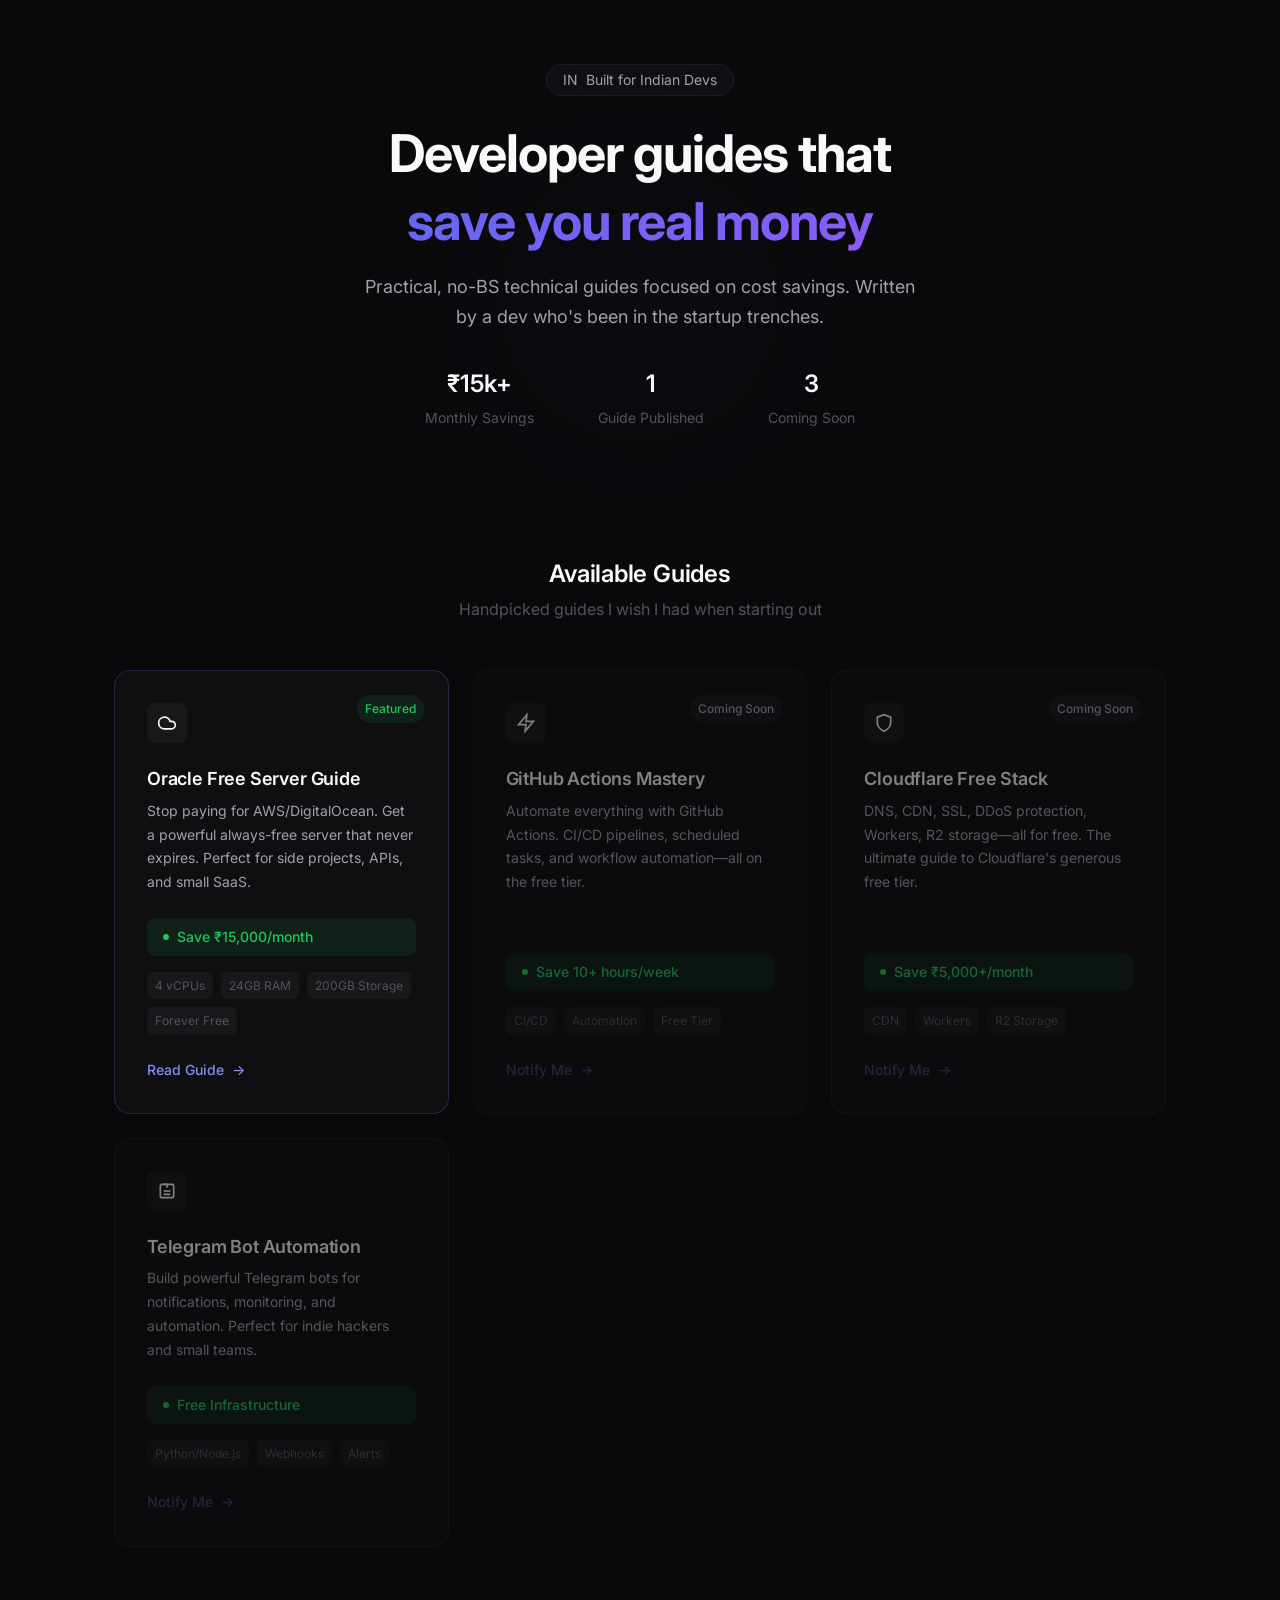
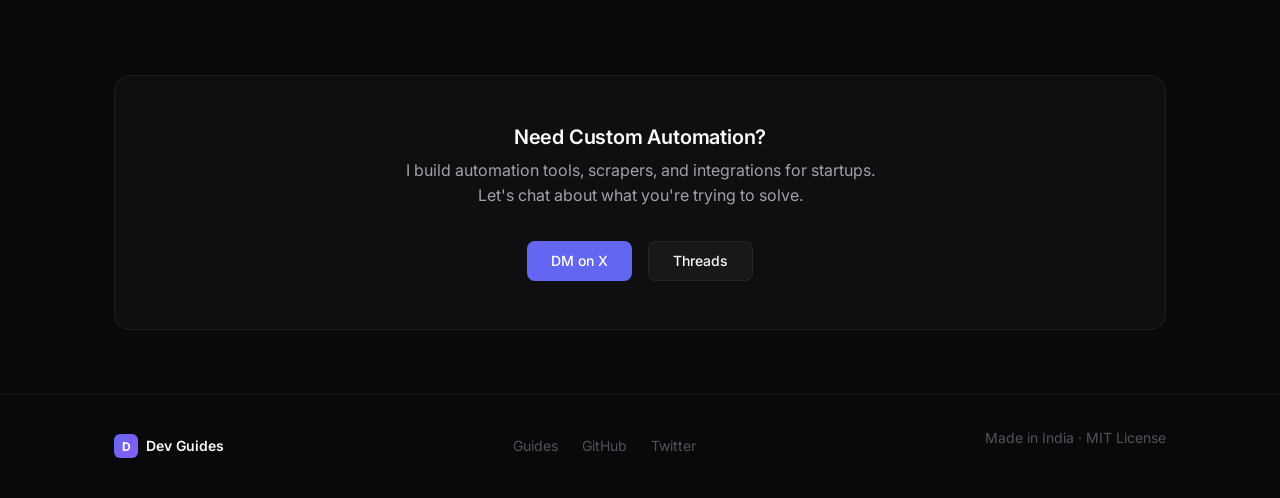
==== commit 8fb3d3e1: "fix: replace placeholder links with real socials (X, GitHub, Threads)" ====
--- a/index.html
+++ b/index.html
@@ -133,8 +133,8 @@
         <h2 class="cta-title">Need Custom Automation?</h2>
         <p class="cta-subtitle">I build automation tools, scrapers, and integrations for startups. Let's chat about what you're trying to solve.</p>
         <div class="cta-buttons">
-          <a href="https://twitter.com/yourusername" class="btn btn-primary" target="_blank" rel="noopener">DM on X</a>
-          <a href="mailto:your@email.com" class="btn btn-secondary">Send Email</a>
+          <a href="https://x.com/krishamaze" class="btn btn-primary" target="_blank" rel="noopener">DM on X</a>
+          <a href="https://www.threads.net/@kris.na.27" class="btn btn-secondary" target="_blank" rel="noopener">Threads</a>
         </div>
       </div>
     </div>
@@ -146,8 +146,8 @@
         <div class="footer-brand"><div class="footer-logo">D</div><span>Dev Guides</span></div>
         <nav class="footer-links">
           <a href="#guides" class="footer-link">Guides</a>
-          <a href="https://github.com/yourusername/dev-guides" class="footer-link" target="_blank">GitHub</a>
-          <a href="https://twitter.com/yourusername" class="footer-link" target="_blank">Twitter</a>
+          <a href="https://github.com/krishamaze/dev-guides" class="footer-link" target="_blank">GitHub</a>
+          <a href="https://x.com/krishamaze" class="footer-link" target="_blank">Twitter</a>
         </nav>
         <p class="footer-copy">Made in India · MIT License</p>
       </div>
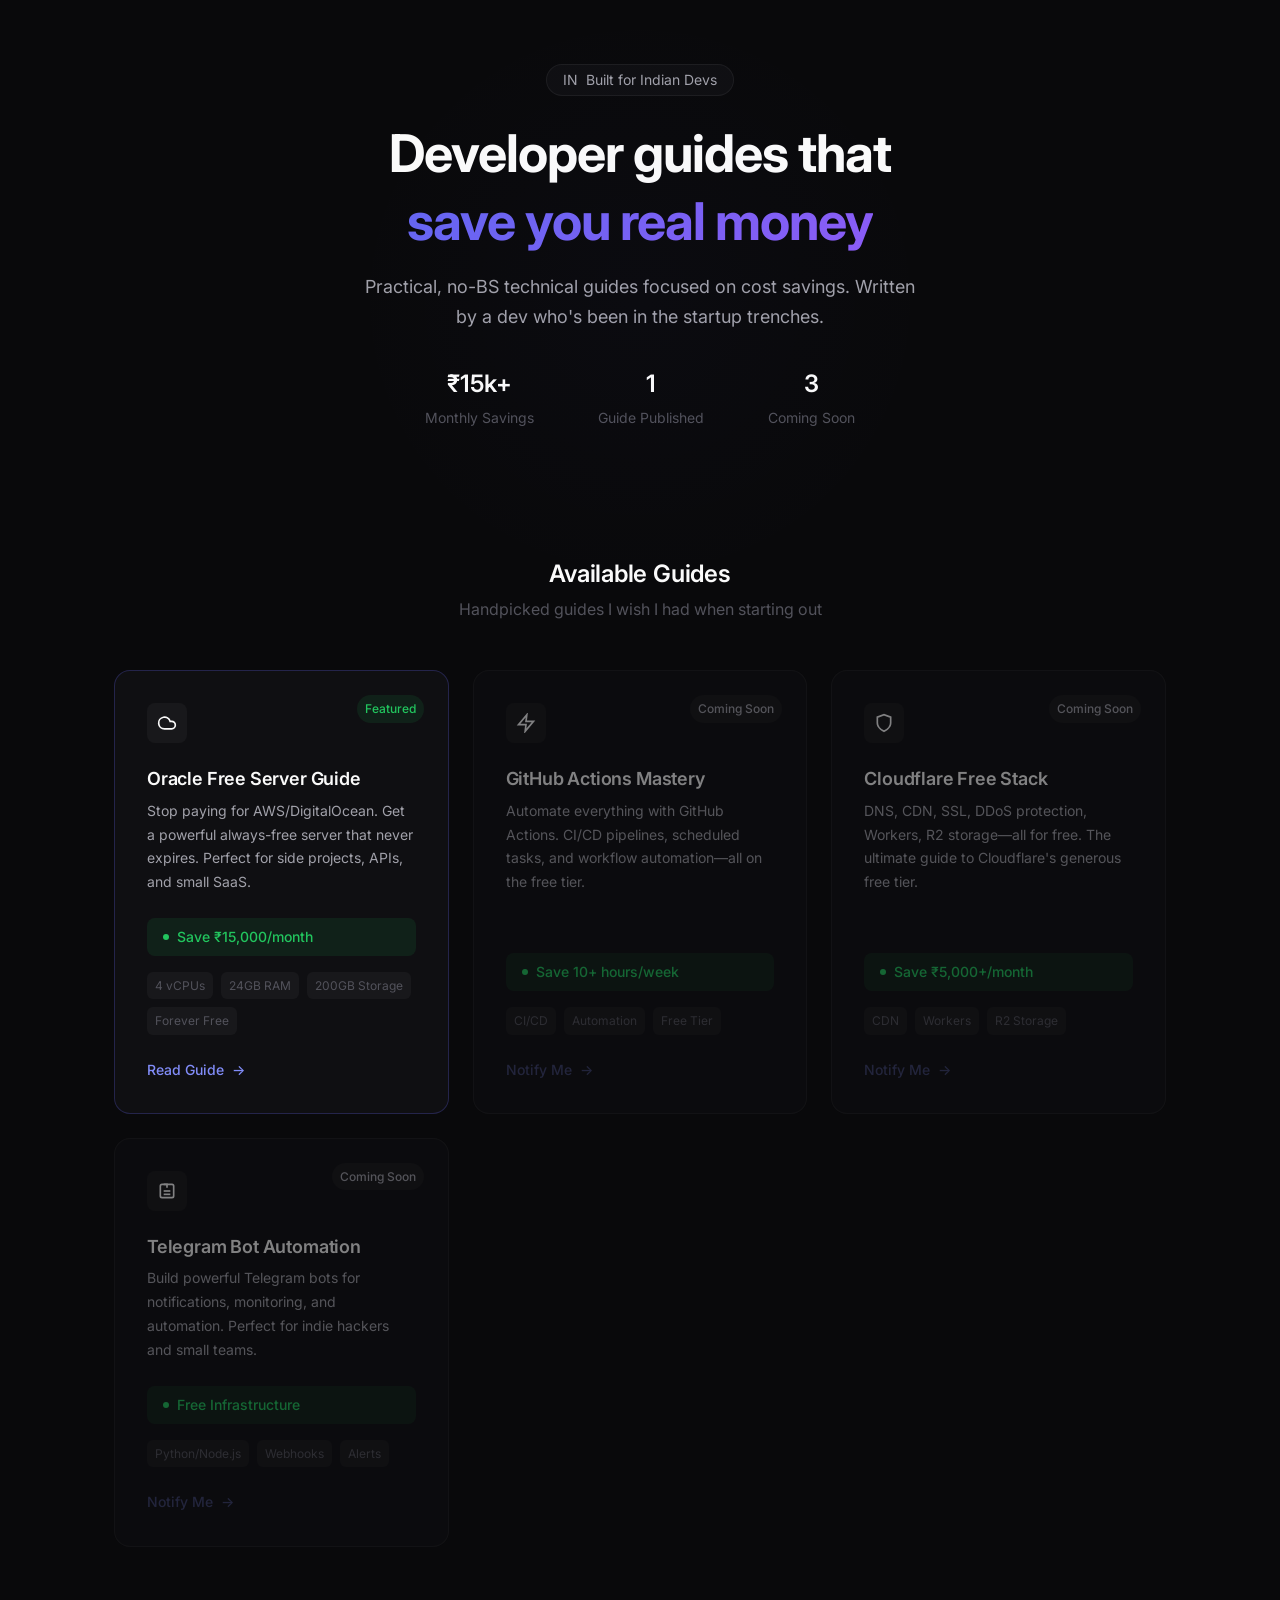
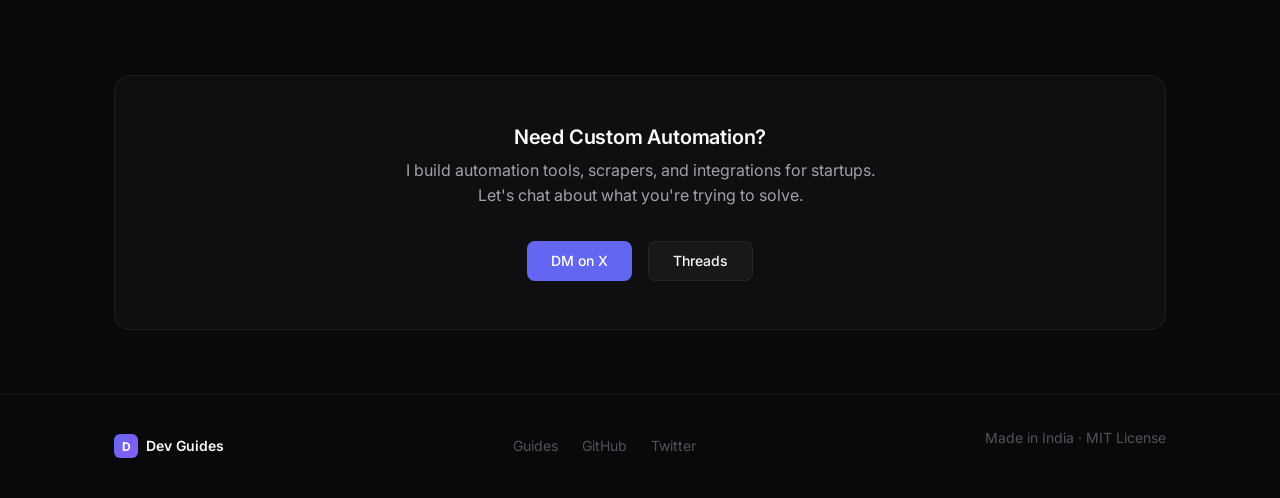
==== commit b880c301: "fix: Correct handle typo (krishamaz)" ====
--- a/index.html
+++ b/index.html
@@ -133,7 +133,7 @@
         <h2 class="cta-title">Need Custom Automation?</h2>
         <p class="cta-subtitle">I build automation tools, scrapers, and integrations for startups. Let's chat about what you're trying to solve.</p>
         <div class="cta-buttons">
-          <a href="https://x.com/krishamaze" class="btn btn-primary" target="_blank" rel="noopener">DM on X</a>
+          <a href="https://x.com/krishamaz" class="btn btn-primary" target="_blank" rel="noopener">DM on X</a>
           <a href="https://www.threads.net/@kris.na.27" class="btn btn-secondary" target="_blank" rel="noopener">Threads</a>
         </div>
       </div>
@@ -146,8 +146,8 @@
         <div class="footer-brand"><div class="footer-logo">D</div><span>Dev Guides</span></div>
         <nav class="footer-links">
           <a href="#guides" class="footer-link">Guides</a>
-          <a href="https://github.com/krishamaze/dev-guides" class="footer-link" target="_blank">GitHub</a>
-          <a href="https://x.com/krishamaze" class="footer-link" target="_blank">Twitter</a>
+          <a href="https://github.com/krishamaz/dev-guides" class="footer-link" target="_blank">GitHub</a>
+          <a href="https://x.com/krishamaz" class="footer-link" target="_blank">Twitter</a>
         </nav>
         <p class="footer-copy">Made in India · MIT License</p>
       </div>
